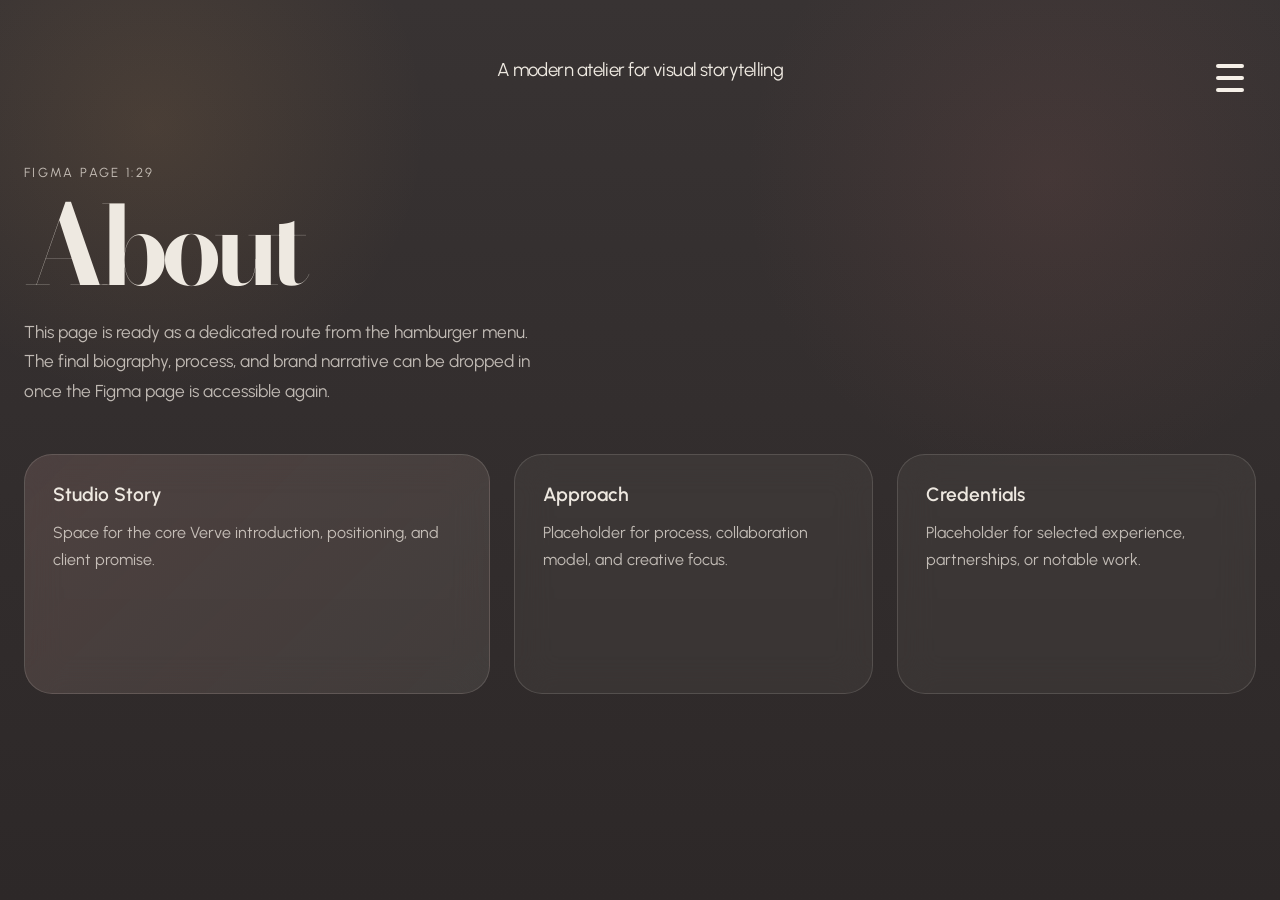
==== about.html @ 3357ad7f "Initial website scaffold" ====
<!doctype html>
<html lang="en">
  <head>
    <meta charset="UTF-8" />
    <meta name="viewport" content="width=device-width, initial-scale=1.0" />
    <title>Verve | About</title>
    <meta
      name="description"
      content="About Verve."
    />
    <link rel="preconnect" href="https://fonts.googleapis.com" />
    <link rel="preconnect" href="https://fonts.gstatic.com" crossorigin />
    <link
      href="https://fonts.googleapis.com/css2?family=Bodoni+Moda:opsz,wght@6..96,700;6..96,800&family=Urbanist:wght@400;500;600&display=swap"
      rel="stylesheet"
    />
    <link rel="stylesheet" href="./styles.css" />
    <script src="./main.js" defer></script>
  </head>
  <body>
    <div class="page page--interior">
      <header class="site-header">
        <p class="site-tagline">A modern atelier for visual storytelling</p>

        <button
          class="menu-toggle"
          type="button"
          aria-expanded="false"
          aria-controls="site-menu"
          aria-label="Open site menu"
        >
          <span></span>
          <span></span>
          <span></span>
        </button>

        <nav class="menu-panel" id="site-menu" aria-label="Primary">
          <a href="./index.html">Home Page w/ Video Hero</a>
          <a href="./portfolio.html">Image Portfolio</a>
          <a href="./about.html" aria-current="page">About</a>
          <a href="./contact.html">Contact</a>
        </nav>
      </header>

      <main class="subpage-stage">
        <section class="subpage-hero">
          <p class="subpage-kicker">Figma Page 1:29</p>
          <h1>About</h1>
          <p class="subpage-copy">
            This page is ready as a dedicated route from the hamburger menu. The
            final biography, process, and brand narrative can be dropped in once
            the Figma page is accessible again.
          </p>
        </section>

        <section class="subpage-grid" aria-label="About placeholders">
          <article class="subpage-card subpage-card--large">
            <h2>Studio Story</h2>
            <p>
              Space for the core Verve introduction, positioning, and client
              promise.
            </p>
          </article>
          <article class="subpage-card">
            <h2>Approach</h2>
            <p>
              Placeholder for process, collaboration model, and creative focus.
            </p>
          </article>
          <article class="subpage-card">
            <h2>Credentials</h2>
            <p>
              Placeholder for selected experience, partnerships, or notable work.
            </p>
          </article>
        </section>
      </main>
    </div>
  </body>
</html>
---- styles.css ----
:root {
  --charcoal: #383333;
  --charcoal-deep: #2d2828;
  --blush: #cb8782;
  --blush-deep: #9f5f5b;
  --cream: #f6f0e8;
  --glass: rgba(246, 240, 232, 0.12);
  --glass-line: rgba(246, 240, 232, 0.18);
  --window-gold: #d39a59;
  --shadow: rgba(8, 6, 6, 0.42);
  --copy: rgba(246, 240, 232, 0.96);
  --copy-muted: rgba(246, 240, 232, 0.72);
}

*,
*::before,
*::after {
  box-sizing: border-box;
}

html {
  scroll-behavior: smooth;
}

body {
  margin: 0;
  min-width: 320px;
  background: var(--charcoal);
  color: var(--copy);
  font-family: "Urbanist", sans-serif;
}

button,
a {
  color: inherit;
}

a {
  text-decoration: none;
}

.page {
  min-height: 100vh;
  background:
    radial-gradient(circle at 18% 20%, rgba(211, 154, 89, 0.14), transparent 22%),
    radial-gradient(circle at 74% 34%, rgba(159, 95, 91, 0.16), transparent 24%),
    linear-gradient(180deg, var(--charcoal) 0%, var(--charcoal) 79%, var(--blush) 79%, var(--blush) 100%);
}

.site-header {
  position: relative;
  width: min(100% - 48px, 1380px);
  margin: 0 auto;
  padding-top: 58px;
}

.site-tagline {
  margin: 0;
  text-align: center;
  font-size: clamp(1.05rem, 1.45vw, 1.45rem);
  font-weight: 400;
  letter-spacing: -0.03em;
}

.menu-toggle {
  position: absolute;
  top: 52px;
  right: 12px;
  z-index: 3;
  display: inline-flex;
  flex-direction: column;
  justify-content: center;
  gap: 8px;
  width: 52px;
  height: 52px;
  padding: 0;
  border: 0;
  background: transparent;
  cursor: pointer;
}

.menu-toggle span {
  display: block;
  width: 28px;
  height: 4px;
  margin-left: auto;
  border-radius: 999px;
  background: var(--cream);
  transition:
    transform 180ms ease,
    opacity 180ms ease;
}

.menu-toggle[aria-expanded="true"] span:nth-child(1) {
  transform: translateY(12px) rotate(45deg);
}

.menu-toggle[aria-expanded="true"] span:nth-child(2) {
  opacity: 0;
}

.menu-toggle[aria-expanded="true"] span:nth-child(3) {
  transform: translateY(-12px) rotate(-45deg);
}

.menu-panel {
  position: absolute;
  top: 110px;
  right: 0;
  z-index: 2;
  display: grid;
  gap: 12px;
  min-width: 220px;
  padding: 18px;
  border: 1px solid var(--glass-line);
  border-radius: 22px;
  background: rgba(27, 22, 22, 0.78);
  backdrop-filter: blur(18px);
  box-shadow: 0 20px 40px rgba(0, 0, 0, 0.25);
  opacity: 0;
  pointer-events: none;
  transform: translateY(-8px);
  transition:
    opacity 180ms ease,
    transform 180ms ease;
}

.menu-panel a {
  color: var(--copy-muted);
  font-size: 1rem;
  transition: color 180ms ease;
}

.menu-panel a[aria-current="page"] {
  color: var(--cream);
}

.menu-panel a:hover,
.menu-panel a:focus-visible {
  color: var(--cream);
}

.page.menu-open .menu-panel {
  opacity: 1;
  pointer-events: auto;
  transform: translateY(0);
}

.hero-stage {
  width: min(100% - 48px, 1512px);
  margin: 0 auto;
}

.hero-frame {
  padding: 62px 0 200px;
}

.hero-image {
  position: relative;
  overflow: hidden;
  min-height: clamp(420px, 62vw, 820px);
  border-radius: 46px;
  background:
    linear-gradient(90deg, rgba(9, 15, 20, 0.94) 0%, rgba(20, 18, 19, 0.6) 31%, rgba(101, 19, 40, 0.12) 47%, rgba(88, 12, 32, 0.65) 100%),
    linear-gradient(180deg, #d8c1a2 0%, #7a523c 48%, #4c2a25 100%);
  box-shadow: inset 0 0 0 1px rgba(255, 255, 255, 0.04);
  isolation: isolate;
}

.hero-image::before {
  content: "";
  position: absolute;
  inset: 0;
  background:
    linear-gradient(120deg, rgba(255, 255, 255, 0.08) 8%, rgba(255, 255, 255, 0) 22%),
    linear-gradient(105deg, rgba(255, 255, 255, 0.18) 58%, rgba(255, 255, 255, 0.03) 63%, rgba(255, 255, 255, 0) 68%);
  mix-blend-mode: screen;
  opacity: 0.85;
  pointer-events: none;
}

.hero-image__window,
.hero-image__wall,
.hero-image__seat,
.hero-image__floor,
.hero-image__shadow,
.hero-image__glass {
  position: absolute;
}

.hero-image__window {
  inset: 0 auto 0 0;
  width: 39%;
  background:
    linear-gradient(180deg, rgba(248, 227, 187, 0.4), rgba(150, 85, 48, 0.08)),
    linear-gradient(90deg, rgba(5, 10, 14, 0.88) 0 4%, transparent 4% 100%),
    repeating-linear-gradient(
      90deg,
      rgba(240, 240, 240, 0.08) 0 2px,
      transparent 2px 66px
    ),
    radial-gradient(circle at 28% 24%, rgba(239, 206, 125, 0.9), transparent 18%),
    radial-gradient(circle at 50% 42%, rgba(154, 126, 72, 0.9), transparent 44%);
}

.hero-image__window::after {
  content: "";
  position: absolute;
  inset: auto 0 0;
  height: 16%;
  background:
    linear-gradient(180deg, rgba(0, 0, 0, 0.06), rgba(0, 0, 0, 0.28)),
    repeating-linear-gradient(
      90deg,
      rgba(2, 3, 5, 0.8) 0 2px,
      rgba(32, 33, 34, 0.84) 2px 24px
    );
}

.hero-image__wall {
  inset: 0 0 0 39%;
  background:
    radial-gradient(circle at 70% 24%, rgba(255, 211, 186, 0.34), transparent 18%),
    linear-gradient(180deg, #60162a 0%, #84253d 55%, #5d182d 100%);
}

.hero-image__seat {
  right: 20%;
  bottom: 17%;
  width: clamp(110px, 13vw, 190px);
  height: clamp(150px, 16vw, 240px);
  border-radius: 40% 40% 24% 24% / 32% 32% 18% 18%;
  background:
    radial-gradient(circle at 32% 28%, rgba(155, 79, 86, 0.5), transparent 26%),
    linear-gradient(180deg, #7f3949 0%, #5f2b39 100%);
  box-shadow:
    inset -18px -16px 28px rgba(39, 14, 19, 0.24),
    0 28px 48px rgba(0, 0, 0, 0.26);
}

.hero-image__seat::before,
.hero-image__seat::after {
  content: "";
  position: absolute;
  background: inherit;
  box-shadow: inherit;
}

.hero-image__seat::before {
  left: -28%;
  top: 14%;
  width: 40%;
  height: 46%;
  border-radius: 50px;
}

.hero-image__seat::after {
  right: 12%;
  bottom: -22%;
  width: 18%;
  height: 36%;
  border-radius: 20px;
}

.hero-image__floor {
  inset: auto 0 0;
  height: 34%;
  background:
    radial-gradient(circle at 58% 38%, rgba(249, 186, 174, 0.28), transparent 20%),
    radial-gradient(circle at 33% 75%, rgba(225, 177, 168, 0.18), transparent 18%),
    linear-gradient(180deg, rgba(103, 58, 47, 0.05), rgba(76, 42, 37, 0.62)),
    repeating-linear-gradient(
      14deg,
      rgba(132, 84, 71, 0.44) 0 18px,
      rgba(82, 45, 40, 0.44) 18px 46px,
      rgba(174, 111, 102, 0.38) 46px 74px
    );
}

.hero-image__shadow {
  right: 4%;
  top: 36%;
  width: 22%;
  height: 46%;
  border-radius: 50%;
  background: radial-gradient(circle, rgba(33, 9, 12, 0.54), rgba(33, 9, 12, 0) 68%);
  filter: blur(2px);
  transform: rotate(-18deg);
}

.hero-image__glass {
  top: 14%;
  left: 20%;
  width: 58%;
  height: 74%;
  border: 1px solid var(--glass-line);
  background:
    linear-gradient(180deg, rgba(255, 255, 255, 0.04), rgba(255, 255, 255, 0.01)),
    rgba(246, 240, 232, 0.06);
  backdrop-filter: blur(4px);
}

.hero-logo {
  position: absolute;
  top: 50%;
  left: 49%;
  z-index: 1;
  display: grid;
  font-family: "Bodoni Moda", serif;
  font-size: clamp(6rem, 16vw, 16rem);
  font-weight: 800;
  line-height: 0.72;
  letter-spacing: -0.08em;
  color: var(--cream);
  transform: translate(-50%, -48%);
  text-rendering: geometricPrecision;
}

.hero-logo span:last-child {
  margin-left: 0.08em;
}

.bottom-band {
  min-height: clamp(170px, 22vw, 290px);
}

.page-hints {
  display: grid;
  grid-template-columns: repeat(3, minmax(0, 1fr));
  gap: 24px;
  width: min(100% - 48px, 1380px);
  margin: 0 auto;
  padding: 0 0 72px;
}

.page-hints article {
  padding: 24px;
  border: 1px solid rgba(246, 240, 232, 0.14);
  border-radius: 24px;
  background: rgba(45, 40, 40, 0.46);
  backdrop-filter: blur(16px);
}

.page-hints h2 {
  margin: 0;
  font-size: 1.15rem;
  font-weight: 600;
}

.page-hints p {
  margin: 12px 0 0;
  color: var(--copy-muted);
  line-height: 1.6;
}

.page-link,
.subpage-card a {
  display: inline-flex;
  align-items: center;
  min-height: 42px;
  margin-top: 18px;
  padding: 0 16px;
  border: 1px solid rgba(246, 240, 232, 0.16);
  border-radius: 999px;
  background: rgba(246, 240, 232, 0.06);
  color: var(--copy);
  transition:
    background-color 180ms ease,
    border-color 180ms ease;
}

.page-link:hover,
.page-link:focus-visible,
.subpage-card a:hover,
.subpage-card a:focus-visible {
  border-color: rgba(246, 240, 232, 0.28);
  background: rgba(246, 240, 232, 0.12);
}

.page--interior {
  min-height: 100vh;
  background:
    radial-gradient(circle at 12% 14%, rgba(211, 154, 89, 0.12), transparent 20%),
    radial-gradient(circle at 82% 20%, rgba(159, 95, 91, 0.14), transparent 24%),
    linear-gradient(180deg, var(--charcoal) 0%, var(--charcoal-deep) 100%);
}

.subpage-stage {
  width: min(100% - 48px, 1380px);
  margin: 0 auto;
  padding: 84px 0 96px;
}

.subpage-hero {
  max-width: 780px;
}

.subpage-kicker {
  margin: 0 0 16px;
  color: var(--copy-muted);
  font-size: 0.82rem;
  letter-spacing: 0.18em;
  text-transform: uppercase;
}

.subpage-hero h1 {
  margin: 0;
  font-family: "Bodoni Moda", serif;
  font-size: clamp(3.4rem, 9vw, 6.8rem);
  line-height: 0.92;
  letter-spacing: -0.08em;
}

.subpage-copy {
  max-width: 52ch;
  margin: 22px 0 0;
  color: var(--copy-muted);
  font-size: 1.08rem;
  line-height: 1.7;
}

.subpage-grid {
  display: grid;
  grid-template-columns: 1.3fr 1fr 1fr;
  gap: 24px;
  margin-top: 48px;
}

.subpage-card {
  min-height: 240px;
  padding: 28px;
  border: 1px solid rgba(246, 240, 232, 0.14);
  border-radius: 28px;
  background: rgba(246, 240, 232, 0.05);
  backdrop-filter: blur(18px);
}

.subpage-card--large {
  background:
    linear-gradient(135deg, rgba(203, 135, 130, 0.12), rgba(246, 240, 232, 0.04)),
    rgba(246, 240, 232, 0.05);
}

.subpage-card h2 {
  margin: 0;
  font-size: 1.2rem;
  font-weight: 600;
}

.subpage-card p {
  margin: 14px 0 0;
  color: var(--copy-muted);
  line-height: 1.65;
}

@media (max-width: 1100px) {
  .site-header,
  .hero-stage,
  .page-hints,
  .subpage-stage {
    width: min(100% - 32px, 1380px);
  }

  .hero-frame {
    padding-bottom: 164px;
  }

  .hero-image {
    min-height: 620px;
  }

  .hero-logo {
    font-size: min(24vw, 11rem);
  }

  .page-hints {
    grid-template-columns: 1fr;
  }

  .subpage-grid {
    grid-template-columns: 1fr;
  }

  .subpage-card {
    min-height: 0;
  }
}

@media (max-width: 760px) {
  .site-header {
    padding-top: 32px;
  }

  .site-tagline {
    width: min(100% - 72px, 320px);
    margin: 0 auto;
    font-size: 0.96rem;
    line-height: 1.35;
  }

  .menu-toggle {
    top: 24px;
    right: 0;
    width: 48px;
    height: 48px;
  }

  .menu-panel {
    top: 84px;
    min-width: 180px;
  }

  .hero-frame {
    padding-top: 36px;
    padding-bottom: 100px;
  }

  .hero-image {
    min-height: 420px;
    border-radius: 28px;
  }

  .hero-image__window {
    width: 44%;
  }

  .hero-image__wall {
    left: 44%;
  }

  .hero-image__glass {
    top: 18%;
    left: 20%;
    width: 60%;
    height: 68%;
  }

  .hero-logo {
    left: 50%;
    font-size: min(26vw, 7rem);
  }

  .bottom-band {
    min-height: 110px;
  }

  .subpage-stage {
    padding-top: 48px;
    padding-bottom: 72px;
  }

  .subpage-copy {
    font-size: 1rem;
  }
}
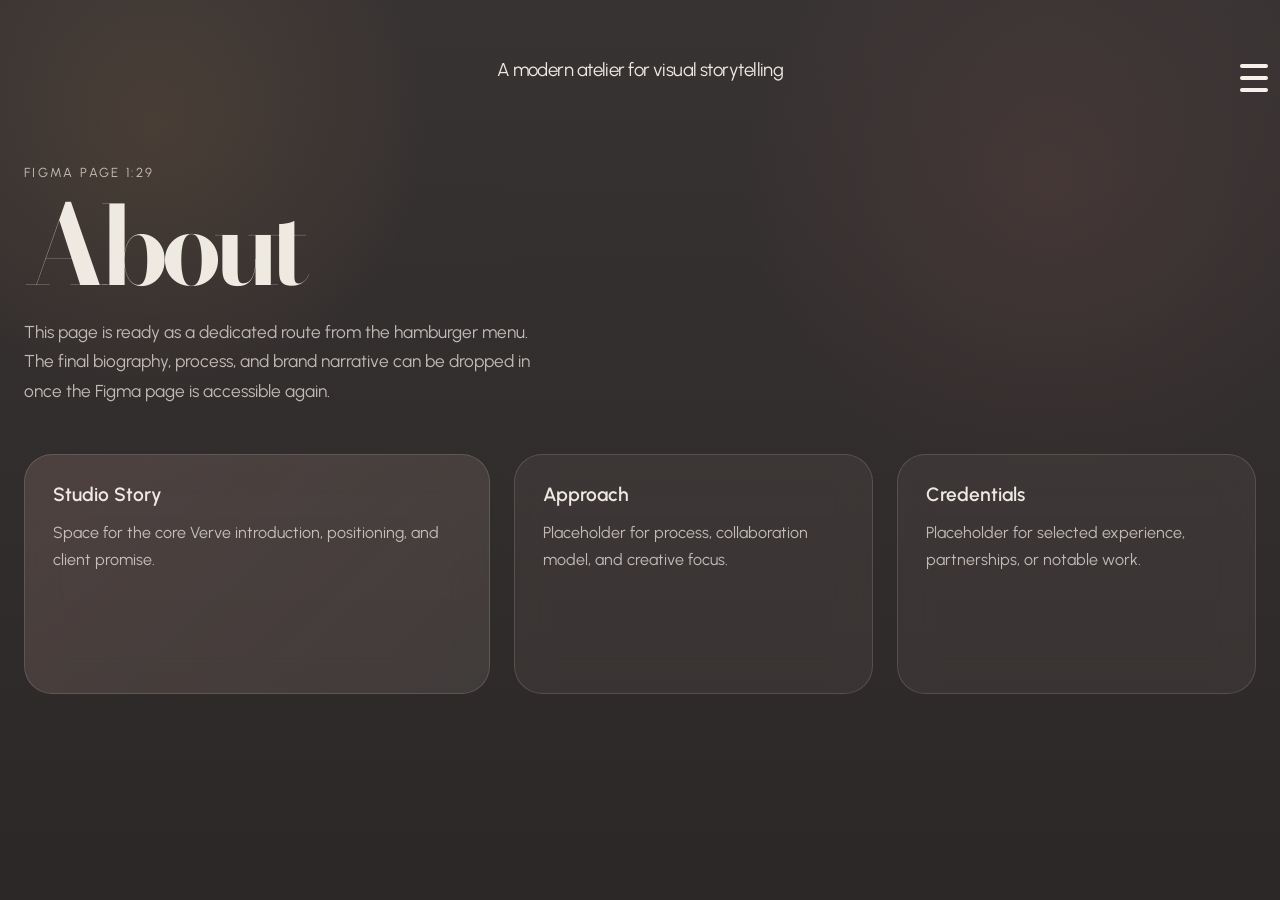
==== commit c7a1b268: "Refine homepage and add static page navigation" ====
--- a/about.html
+++ b/about.html
@@ -35,7 +35,7 @@
         </button>
 
         <nav class="menu-panel" id="site-menu" aria-label="Primary">
-          <a href="./index.html">Home Page w/ Video Hero</a>
+          <a href="./index.html">Home</a>
           <a href="./portfolio.html">Image Portfolio</a>
           <a href="./about.html" aria-current="page">About</a>
           <a href="./contact.html">Contact</a>
--- a/styles.css
+++ b/styles.css
@@ -49,8 +49,10 @@
 
 .site-header {
   position: relative;
-  width: min(100% - 48px, 1380px);
+  width: 100%;
+  max-width: 1380px;
   margin: 0 auto;
+  padding-inline: 24px;
   padding-top: 58px;
 }
 
@@ -147,8 +149,10 @@
 }
 
 .hero-stage {
-  width: min(100% - 48px, 1512px);
+  width: 100%;
+  max-width: 1512px;
   margin: 0 auto;
+  padding-inline: 24px;
 }
 
 .hero-frame {
@@ -320,40 +324,72 @@
   margin-left: 0.08em;
 }
 
-.bottom-band {
-  min-height: clamp(170px, 22vw, 290px);
-}
-
-.page-hints {
+.hero-notes {
+  display: flex;
+  justify-content: space-between;
+  gap: 24px;
+  margin-top: 22px;
+  color: var(--copy-muted);
+  font-size: 0.92rem;
+  letter-spacing: 0.01em;
+}
+
+.hero-notes p {
+  margin: 0;
+}
+
+.home-footer {
   display: grid;
-  grid-template-columns: repeat(3, minmax(0, 1fr));
-  gap: 24px;
-  width: min(100% - 48px, 1380px);
+  grid-template-columns: 1.2fr 1fr auto;
+  align-items: start;
+  gap: 32px;
+  width: 100%;
+  max-width: 1380px;
   margin: 0 auto;
-  padding: 0 0 72px;
-}
-
-.page-hints article {
-  padding: 24px;
-  border: 1px solid rgba(246, 240, 232, 0.14);
-  border-radius: 24px;
-  background: rgba(45, 40, 40, 0.46);
-  backdrop-filter: blur(16px);
-}
-
-.page-hints h2 {
+  padding: 46px 24px 64px;
+  color: var(--charcoal-deep);
+}
+
+.home-footer__intro,
+.home-footer__contact {
+  max-width: 28ch;
+}
+
+.home-footer__eyebrow,
+.home-footer__contact span {
+  display: block;
+  margin: 0 0 10px;
+  color: rgba(45, 40, 40, 0.7);
+  font-size: 0.82rem;
+  letter-spacing: 0.18em;
+  text-transform: uppercase;
+}
+
+.home-footer__summary {
   margin: 0;
-  font-size: 1.15rem;
-  font-weight: 600;
-}
-
-.page-hints p {
-  margin: 12px 0 0;
-  color: var(--copy-muted);
-  line-height: 1.6;
-}
-
-.page-link,
+  font-size: 1rem;
+  line-height: 1.65;
+}
+
+.home-footer__nav {
+  display: grid;
+  gap: 10px;
+}
+
+.home-footer__nav a,
+.home-footer__contact a {
+  color: var(--charcoal-deep);
+  font-size: clamp(1.05rem, 1.2vw, 1.2rem);
+  line-height: 1.45;
+}
+
+.home-footer__nav a:hover,
+.home-footer__nav a:focus-visible,
+.home-footer__contact a:hover,
+.home-footer__contact a:focus-visible {
+  color: rgba(45, 40, 40, 0.64);
+}
+
 .subpage-card a {
   display: inline-flex;
   align-items: center;
@@ -369,8 +405,6 @@
     border-color 180ms ease;
 }
 
-.page-link:hover,
-.page-link:focus-visible,
 .subpage-card a:hover,
 .subpage-card a:focus-visible {
   border-color: rgba(246, 240, 232, 0.28);
@@ -386,9 +420,10 @@
 }
 
 .subpage-stage {
-  width: min(100% - 48px, 1380px);
+  width: 100%;
+  max-width: 1380px;
   margin: 0 auto;
-  padding: 84px 0 96px;
+  padding: 84px 24px 96px;
 }
 
 .subpage-hero {
@@ -455,10 +490,18 @@
 
 @media (max-width: 1100px) {
   .site-header,
-  .hero-stage,
-  .page-hints,
+  .hero-stage {
+    padding-inline: 16px;
+  }
+
+  .home-footer {
+    padding-left: 16px;
+    padding-right: 16px;
+  }
+
   .subpage-stage {
-    width: min(100% - 32px, 1380px);
+    padding-left: 16px;
+    padding-right: 16px;
   }
 
   .hero-frame {
@@ -473,7 +516,7 @@
     font-size: min(24vw, 11rem);
   }
 
-  .page-hints {
+  .home-footer {
     grid-template-columns: 1fr;
   }
 
@@ -540,8 +583,17 @@
     font-size: min(26vw, 7rem);
   }
 
-  .bottom-band {
-    min-height: 110px;
+  .hero-notes {
+    flex-direction: column;
+    gap: 8px;
+    margin-top: 16px;
+    font-size: 0.84rem;
+  }
+
+  .home-footer {
+    gap: 22px;
+    padding-top: 38px;
+    padding-bottom: 44px;
   }
 
   .subpage-stage {
